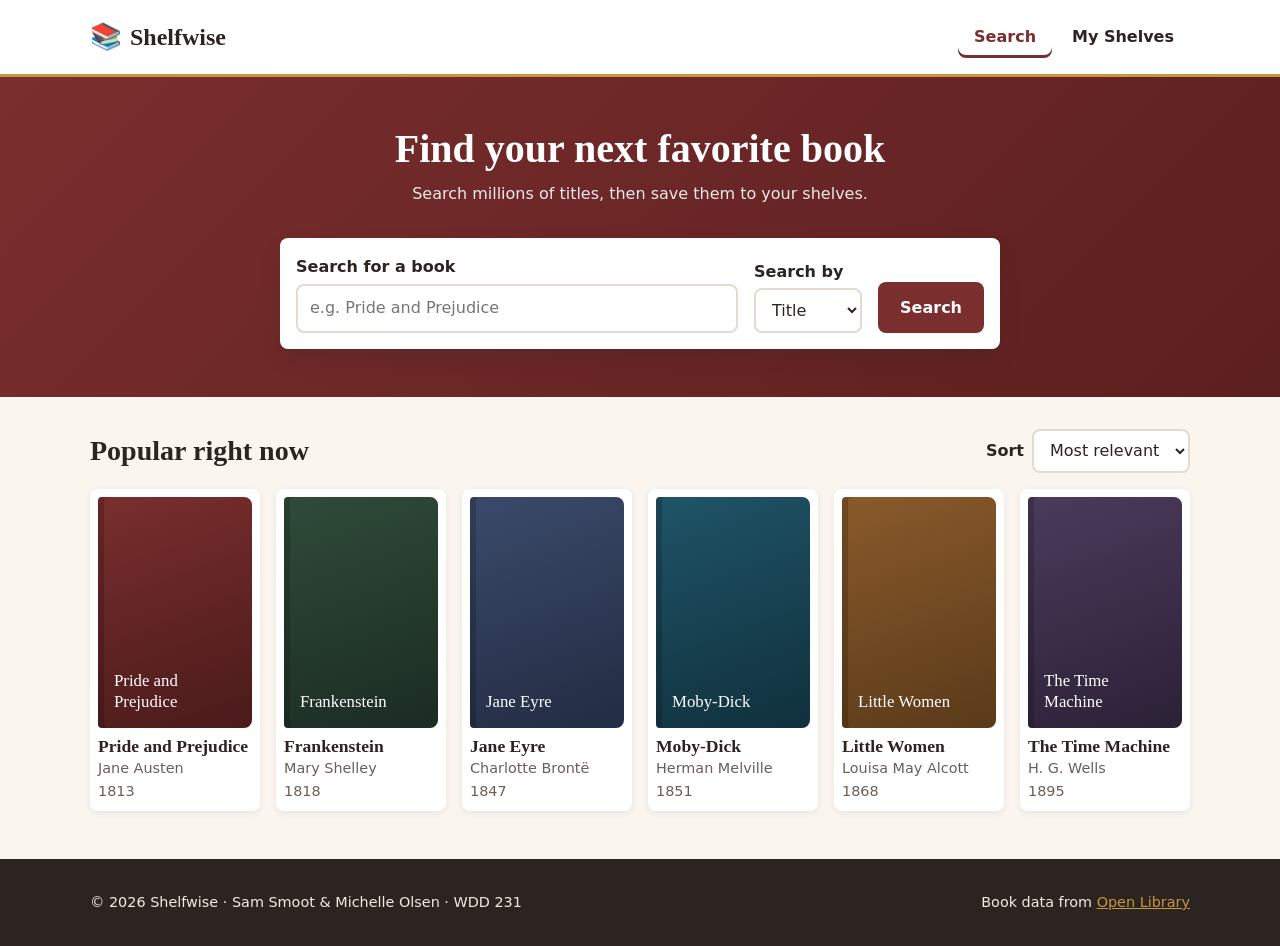
==== index.html @ 1138a4e6 "Add Unit 3 HTML/CSS starter" ====
<!DOCTYPE html>
<html lang="en">
<head>
  <meta charset="UTF-8">
  <meta name="viewport" content="width=device-width, initial-scale=1.0">
  <meta name="description" content="Shelfwise: search for books and keep track of what you want to read and what you've finished.">
  <title>Shelfwise | Find Your Next Book</title>
  <link rel="stylesheet" href="css/base.css">
  <link rel="stylesheet" href="css/home.css">
  <!-- JS: modules get wired up after the checkpoint -->
  <script type="module" src="js/main.js"></script>
</head>
<body>
  <a class="skip-link" href="#main">Skip to main content</a>

  <header class="site-header">
    <div class="container header-inner">
      <a class="logo" href="index.html">
        <span class="logo-mark" aria-hidden="true">📚</span>
        <span class="logo-text">Shelfwise</span>
      </a>
      <nav aria-label="Main">
        <ul class="nav-list">
          <li><a href="index.html" aria-current="page">Search</a></li>
          <li><a href="shelves.html">My Shelves</a></li>
        </ul>
      </nav>
    </div>
  </header>

  <main id="main">
    <section class="hero">
      <div class="container">
        <h1>Find your next favorite book</h1>
        <p class="hero-sub">Search millions of titles, then save them to your shelves.</p>

        <!-- JS: on submit, read these values and call the Open Library search API -->
        <form class="search-form" action="index.html" method="get" role="search">
          <div class="field search-field">
            <label for="search-query">Search for a book</label>
            <input type="search" id="search-query" name="q" placeholder="e.g. Pride and Prejudice" required minlength="2">
          </div>
          <div class="field">
            <label for="search-type">Search by</label>
            <select id="search-type" name="type">
              <option value="title">Title</option>
              <option value="author">Author</option>
              <option value="subject">Subject</option>
            </select>
          </div>
          <button type="submit" class="btn btn-primary">Search</button>
        </form>
      </div>
    </section>

    <section class="results container" aria-labelledby="results-heading">
      <div class="results-header">
        <h2 id="results-heading">Popular right now</h2>
        <div class="field field-inline">
          <label for="sort-results">Sort</label>
          <select id="sort-results" name="sort">
            <option value="relevance">Most relevant</option>
            <option value="new">Newest first</option>
            <option value="old">Oldest first</option>
            <option value="title">Title A–Z</option>
          </select>
        </div>
      </div>

      <!-- JS: replace these hard-coded cards with cards built from the API results (ui.js) -->
      <!-- The ?id= values are placeholders. Replace them with real Open Library work keys. -->
      <ul class="book-grid">
        <li class="book-card">
          <a href="book.html?id=OL0001W">
            <div class="cover cover-1" aria-hidden="true"><span>Pride and Prejudice</span></div>
            <h3 class="book-title">Pride and Prejudice</h3>
            <p class="book-author">Jane Austen</p>
            <p class="book-year">1813</p>
          </a>
        </li>
        <li class="book-card">
          <a href="book.html?id=OL0002W">
            <div class="cover cover-2" aria-hidden="true"><span>Frankenstein</span></div>
            <h3 class="book-title">Frankenstein</h3>
            <p class="book-author">Mary Shelley</p>
            <p class="book-year">1818</p>
          </a>
        </li>
        <li class="book-card">
          <a href="book.html?id=OL0003W">
            <div class="cover cover-3" aria-hidden="true"><span>Jane Eyre</span></div>
            <h3 class="book-title">Jane Eyre</h3>
            <p class="book-author">Charlotte Brontë</p>
            <p class="book-year">1847</p>
          </a>
        </li>
        <li class="book-card">
          <a href="book.html?id=OL0004W">
            <div class="cover cover-4" aria-hidden="true"><span>Moby-Dick</span></div>
            <h3 class="book-title">Moby-Dick</h3>
            <p class="book-author">Herman Melville</p>
            <p class="book-year">1851</p>
          </a>
        </li>
        <li class="book-card">
          <a href="book.html?id=OL0005W">
            <div class="cover cover-5" aria-hidden="true"><span>Little Women</span></div>
            <h3 class="book-title">Little Women</h3>
            <p class="book-author">Louisa May Alcott</p>
            <p class="book-year">1868</p>
          </a>
        </li>
        <li class="book-card">
          <a href="book.html?id=OL0006W">
            <div class="cover cover-6" aria-hidden="true"><span>The Time Machine</span></div>
            <h3 class="book-title">The Time Machine</h3>
            <p class="book-author">H. G. Wells</p>
            <p class="book-year">1895</p>
          </a>
        </li>
      </ul>
    </section>
  </main>

  <footer class="site-footer">
    <div class="container footer-inner">
      <p>&copy; 2026 Shelfwise · Sam Smoot &amp; Michelle Olsen · WDD 231</p>
      <p>Book data from <a href="https://openlibrary.org">Open Library</a></p>
    </div>
  </footer>
</body>
</html>
---- css/base.css ----
/* Shared styles for every page. Each page also links its own page CSS file. */
@import 'variables.css';
@import 'global.css';
@import 'header.css';
@import 'footer.css';
---- css/home.css ----
/* Home / search page */
.hero {
  background: linear-gradient(135deg, var(--color-primary), var(--color-primary-dark));
  color: #fff;
  padding-block: var(--space-xl);
  text-align: center;
}

.hero-sub {
  margin: 0 0 var(--space-lg);
  opacity: 0.9;
}

.search-form {
  display: grid;
  gap: var(--space-md);
  max-width: 720px;
  margin-inline: auto;
  text-align: left;
  background: var(--color-surface);
  color: var(--color-text);
  padding: var(--space-md);
  border-radius: var(--radius);
  box-shadow: var(--shadow-hover);
}

.search-form .btn {
  align-self: end;
}

.results {
  padding-top: var(--space-lg);
}

.results-header {
  display: flex;
  flex-wrap: wrap;
  justify-content: space-between;
  align-items: center;
  gap: var(--space-md);
  margin-bottom: var(--space-md);
}

.results-header h2 {
  margin: 0;
}

/* Mobile first: 2 columns, more on bigger screens */
.book-grid {
  display: grid;
  grid-template-columns: repeat(2, 1fr);
  gap: var(--space-md);
}

.book-card a {
  display: block;
  height: 100%;
  padding: var(--space-sm);
  background: var(--color-surface);
  border-radius: var(--radius);
  box-shadow: var(--shadow);
  text-decoration: none;
  color: var(--color-text);
  transition: transform 0.25s ease, box-shadow 0.25s ease;
}

/* CSS animation: cards lift on hover / keyboard focus */
.book-card a:hover,
.book-card a:focus-visible {
  transform: translateY(-6px);
  box-shadow: var(--shadow-hover);
}

/* CSS animation: cards fade in one after another */
.book-card {
  animation: fade-up 0.5s ease-out both;
}

.book-card:nth-child(2) { animation-delay: 0.08s; }
.book-card:nth-child(3) { animation-delay: 0.16s; }
.book-card:nth-child(4) { animation-delay: 0.24s; }
.book-card:nth-child(5) { animation-delay: 0.32s; }
.book-card:nth-child(6) { animation-delay: 0.40s; }

.book-card .cover {
  margin-bottom: var(--space-sm);
}

.book-title {
  margin: 0;
}

.book-author,
.book-year {
  margin: 0;
  color: var(--color-muted);
  font-size: 0.9rem;
}

@media (min-width: 640px) {
  .search-form {
    grid-template-columns: 1fr auto auto;
    align-items: end;
  }

  .book-grid {
    grid-template-columns: repeat(3, 1fr);
  }
}

@media (min-width: 960px) {
  .book-grid {
    grid-template-columns: repeat(6, 1fr);
  }
}
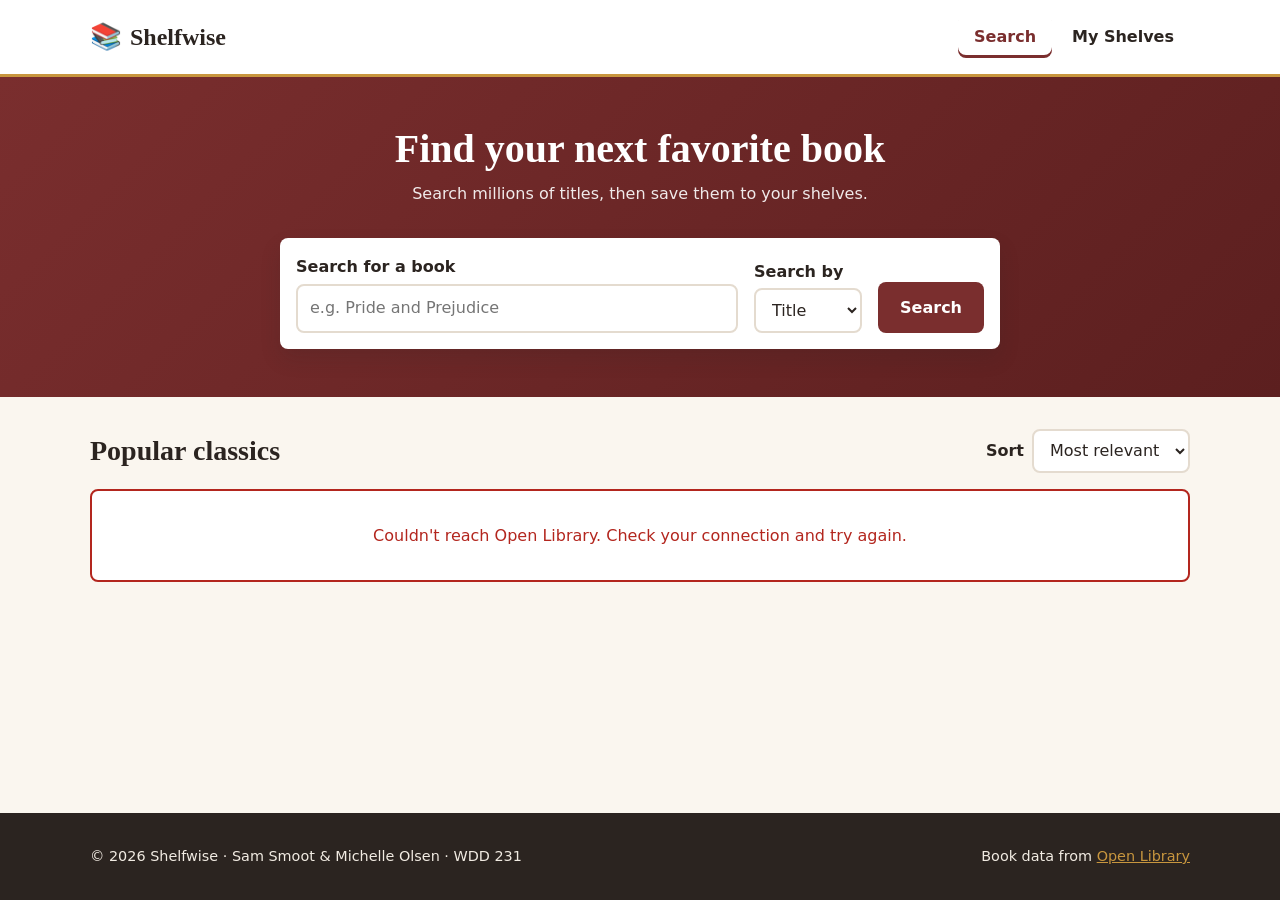
==== commit 15888f38: "Add Unit 4 API data, shelves, validation, hamburger nav" ====
--- a/index.html
+++ b/index.html
@@ -7,10 +7,9 @@
   <title>Shelfwise | Find Your Next Book</title>
   <link rel="stylesheet" href="css/base.css">
   <link rel="stylesheet" href="css/home.css">
-  <!-- JS: modules get wired up after the checkpoint -->
   <script type="module" src="js/main.js"></script>
 </head>
-<body>
+<body data-page="home">
   <a class="skip-link" href="#main">Skip to main content</a>
 
   <header class="site-header">
@@ -19,8 +18,12 @@
         <span class="logo-mark" aria-hidden="true">📚</span>
         <span class="logo-text">Shelfwise</span>
       </a>
+      <button class="nav-toggle" type="button" aria-expanded="false" aria-controls="main-nav">
+        <span class="nav-toggle-icon" aria-hidden="true"><span></span><span></span><span></span></span>
+        <span class="visually-hidden">Menu</span>
+      </button>
       <nav aria-label="Main">
-        <ul class="nav-list">
+        <ul class="nav-list" id="main-nav">
           <li><a href="index.html" aria-current="page">Search</a></li>
           <li><a href="shelves.html">My Shelves</a></li>
         </ul>
@@ -34,7 +37,7 @@
         <h1>Find your next favorite book</h1>
         <p class="hero-sub">Search millions of titles, then save them to your shelves.</p>
 
-        <!-- JS: on submit, read these values and call the Open Library search API -->
+        <!-- method="get" puts the search in the URL (?q=...&type=...); main.js reads it back -->
         <form class="search-form" action="index.html" method="get" role="search">
           <div class="field search-field">
             <label for="search-query">Search for a book</label>
@@ -55,7 +58,7 @@
 
     <section class="results container" aria-labelledby="results-heading">
       <div class="results-header">
-        <h2 id="results-heading">Popular right now</h2>
+        <h2 id="results-heading">Popular classics</h2>
         <div class="field field-inline">
           <label for="sort-results">Sort</label>
           <select id="sort-results" name="sort">
@@ -67,58 +70,11 @@
         </div>
       </div>
 
-      <!-- JS: replace these hard-coded cards with cards built from the API results (ui.js) -->
-      <!-- The ?id= values are placeholders. Replace them with real Open Library work keys. -->
-      <ul class="book-grid">
-        <li class="book-card">
-          <a href="book.html?id=OL0001W">
-            <div class="cover cover-1" aria-hidden="true"><span>Pride and Prejudice</span></div>
-            <h3 class="book-title">Pride and Prejudice</h3>
-            <p class="book-author">Jane Austen</p>
-            <p class="book-year">1813</p>
-          </a>
-        </li>
-        <li class="book-card">
-          <a href="book.html?id=OL0002W">
-            <div class="cover cover-2" aria-hidden="true"><span>Frankenstein</span></div>
-            <h3 class="book-title">Frankenstein</h3>
-            <p class="book-author">Mary Shelley</p>
-            <p class="book-year">1818</p>
-          </a>
-        </li>
-        <li class="book-card">
-          <a href="book.html?id=OL0003W">
-            <div class="cover cover-3" aria-hidden="true"><span>Jane Eyre</span></div>
-            <h3 class="book-title">Jane Eyre</h3>
-            <p class="book-author">Charlotte Brontë</p>
-            <p class="book-year">1847</p>
-          </a>
-        </li>
-        <li class="book-card">
-          <a href="book.html?id=OL0004W">
-            <div class="cover cover-4" aria-hidden="true"><span>Moby-Dick</span></div>
-            <h3 class="book-title">Moby-Dick</h3>
-            <p class="book-author">Herman Melville</p>
-            <p class="book-year">1851</p>
-          </a>
-        </li>
-        <li class="book-card">
-          <a href="book.html?id=OL0005W">
-            <div class="cover cover-5" aria-hidden="true"><span>Little Women</span></div>
-            <h3 class="book-title">Little Women</h3>
-            <p class="book-author">Louisa May Alcott</p>
-            <p class="book-year">1868</p>
-          </a>
-        </li>
-        <li class="book-card">
-          <a href="book.html?id=OL0006W">
-            <div class="cover cover-6" aria-hidden="true"><span>The Time Machine</span></div>
-            <h3 class="book-title">The Time Machine</h3>
-            <p class="book-author">H. G. Wells</p>
-            <p class="book-year">1895</p>
-          </a>
-        </li>
+      <!-- Cards are built by ui.js from Open Library search results -->
+      <ul class="book-grid" aria-describedby="results-status">
+        <li class="message message-loading"><span class="spinner" aria-hidden="true"></span>Loading books…</li>
       </ul>
+      <p id="results-status" class="visually-hidden" role="status"></p>
     </section>
   </main>
 
--- a/css/home.css
+++ b/css/home.css
@@ -71,16 +71,11 @@
   box-shadow: var(--shadow-hover);
 }
 
-/* CSS animation: cards fade in one after another */
+/* CSS animation: cards fade in one after another.
+   ui.js sets --delay on each card (0ms, 60ms, 120ms...) */
 .book-card {
-  animation: fade-up 0.5s ease-out both;
+  animation: fade-up 0.5s ease-out var(--delay, 0s) both;
 }
-
-.book-card:nth-child(2) { animation-delay: 0.08s; }
-.book-card:nth-child(3) { animation-delay: 0.16s; }
-.book-card:nth-child(4) { animation-delay: 0.24s; }
-.book-card:nth-child(5) { animation-delay: 0.32s; }
-.book-card:nth-child(6) { animation-delay: 0.40s; }
 
 .book-card .cover {
   margin-bottom: var(--space-sm);
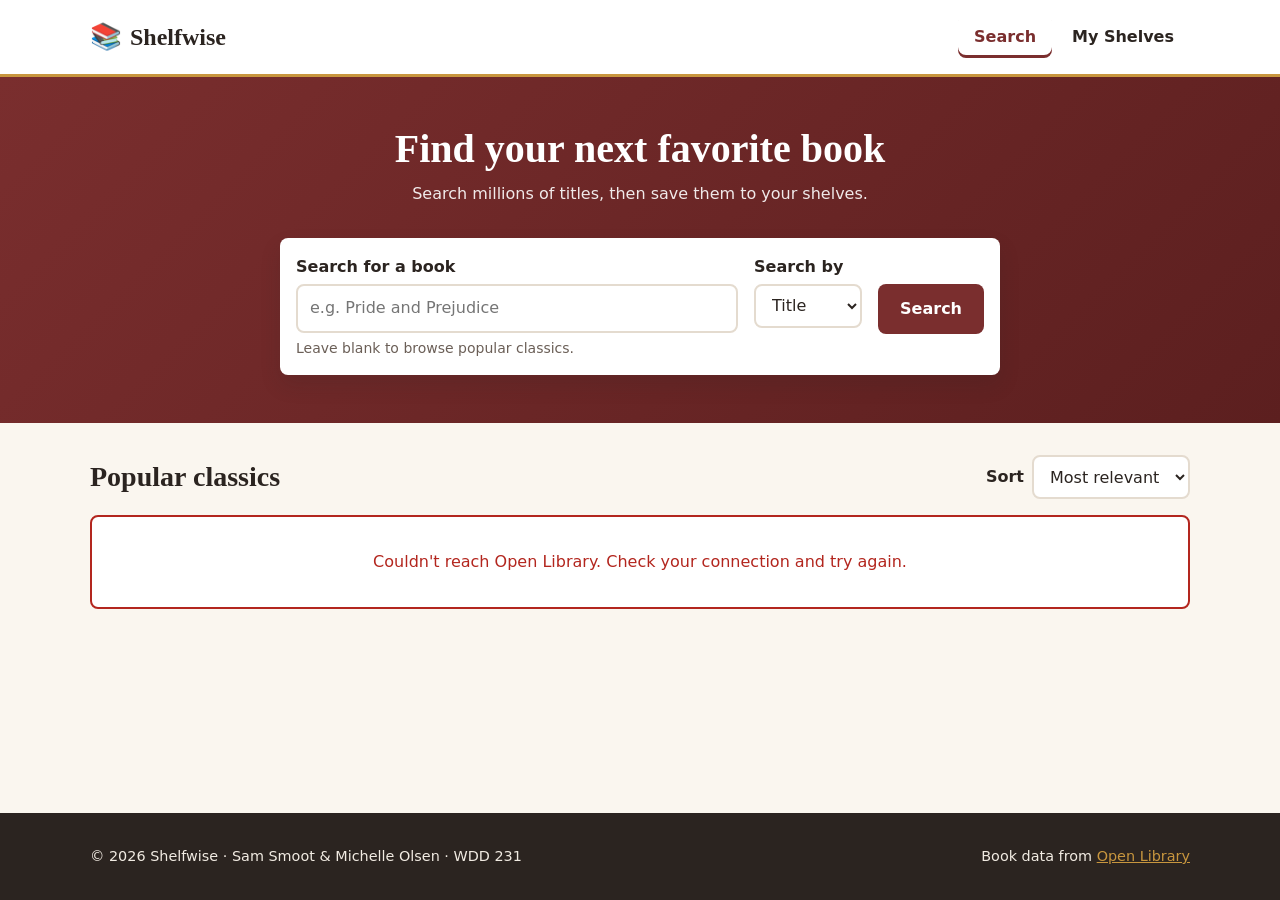
==== commit 30c35a5f: "Improve UX per instructor feedback: shelf-based form fields, save toast/dialog, search memory" ====
--- a/index.html
+++ b/index.html
@@ -41,7 +41,8 @@
         <form class="search-form" action="index.html" method="get" role="search">
           <div class="field search-field">
             <label for="search-query">Search for a book</label>
-            <input type="search" id="search-query" name="q" placeholder="e.g. Pride and Prejudice" required minlength="2">
+            <input type="search" id="search-query" name="q" placeholder="e.g. Pride and Prejudice" minlength="2" aria-describedby="search-hint">
+            <p class="hint" id="search-hint">Leave blank to browse popular classics.</p>
           </div>
           <div class="field">
             <label for="search-type">Search by</label>
@@ -51,7 +52,10 @@
               <option value="subject">Subject</option>
             </select>
           </div>
-          <button type="submit" class="btn btn-primary">Search</button>
+          <div class="search-actions">
+            <button type="submit" class="btn btn-primary">Search</button>
+            <button type="button" class="btn btn-ghost search-clear" hidden>Clear</button>
+          </div>
         </form>
       </div>
     </section>
@@ -85,4 +89,4 @@
     </div>
   </footer>
 </body>
-</html>
+</html>
--- a/css/home.css
+++ b/css/home.css
@@ -24,8 +24,17 @@
   box-shadow: var(--shadow-hover);
 }
 
-.search-form .btn {
-  align-self: end;
+.search-actions {
+  display: flex;
+  gap: var(--space-sm);
+}
+
+.search-actions .btn {
+  flex: 1;
+}
+
+.search-clear:not([hidden]) {
+  animation: fade-up 0.25s ease-out both;
 }
 
 .results {
@@ -95,7 +104,12 @@
 @media (min-width: 640px) {
   .search-form {
     grid-template-columns: 1fr auto auto;
-    align-items: end;
+    align-items: start;
+  }
+
+  /* push the buttons down past the label height so they line up with the inputs */
+  .search-actions {
+    margin-top: calc(1.6rem + var(--space-xs));
   }
 
   .book-grid {
@@ -107,4 +121,4 @@
   .book-grid {
     grid-template-columns: repeat(6, 1fr);
   }
-}
+}
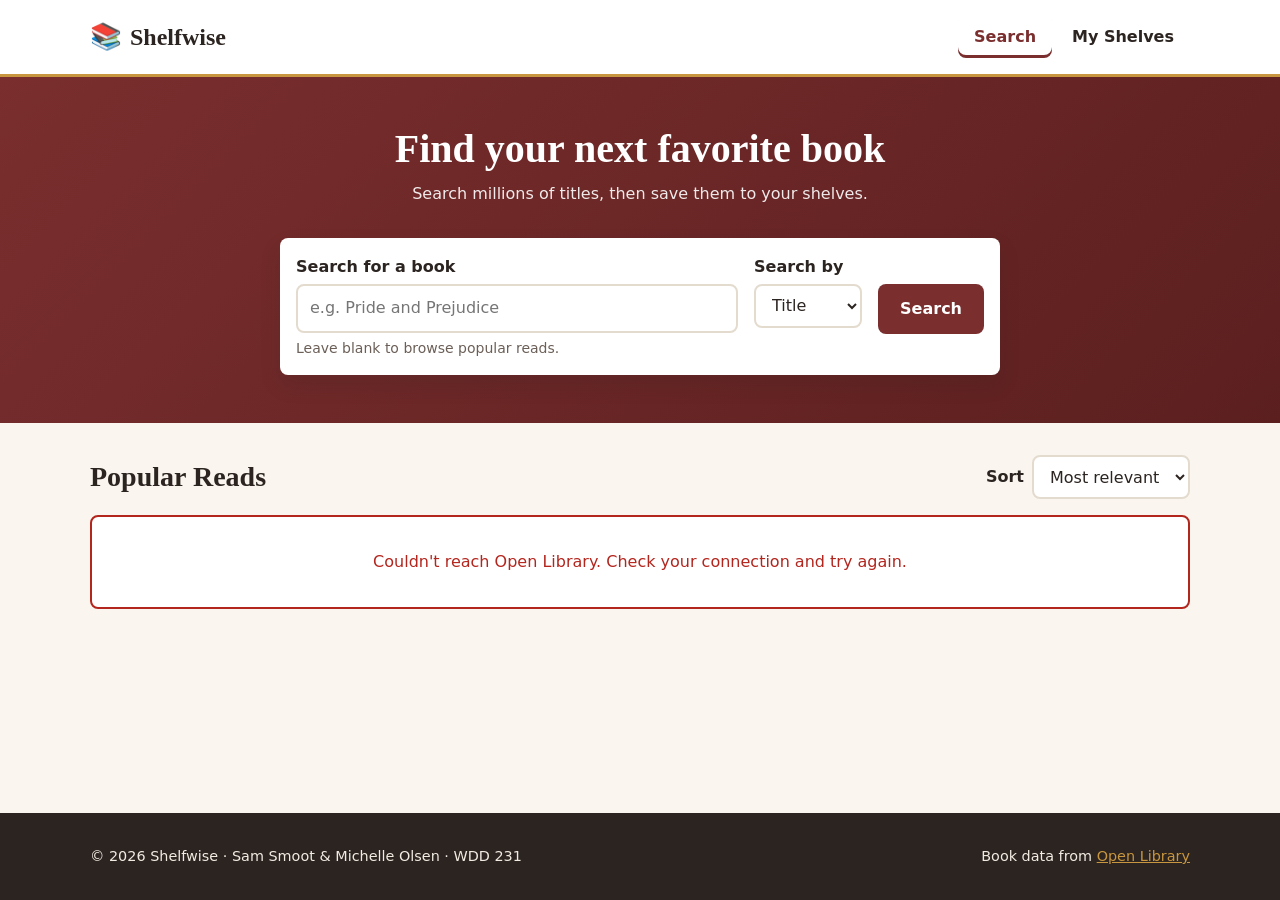
==== commit e96d612e: "made changes to index, home, and api to improve lighthouse score." ====
--- a/index.html
+++ b/index.html
@@ -5,6 +5,8 @@
   <meta name="viewport" content="width=device-width, initial-scale=1.0">
   <meta name="description" content="Shelfwise: search for books and keep track of what you want to read and what you've finished.">
   <title>Shelfwise | Find Your Next Book</title>
+  <link rel="preconnect" href="https://openlibrary.org">
+  <link rel="preconnect" href="https://covers.openlibrary.org">
   <link rel="stylesheet" href="css/base.css">
   <link rel="stylesheet" href="css/home.css">
   <script type="module" src="js/main.js"></script>
@@ -42,7 +44,7 @@
           <div class="field search-field">
             <label for="search-query">Search for a book</label>
             <input type="search" id="search-query" name="q" placeholder="e.g. Pride and Prejudice" minlength="2" aria-describedby="search-hint">
-            <p class="hint" id="search-hint">Leave blank to browse popular classics.</p>
+            <p class="hint" id="search-hint">Leave blank to browse popular reads.</p>
           </div>
           <div class="field">
             <label for="search-type">Search by</label>
@@ -62,7 +64,7 @@
 
     <section class="results container" aria-labelledby="results-heading">
       <div class="results-header">
-        <h2 id="results-heading">Popular classics</h2>
+        <h2 id="results-heading">Popular Reads</h2>
         <div class="field field-inline">
           <label for="sort-results">Sort</label>
           <select id="sort-results" name="sort">
--- a/css/home.css
+++ b/css/home.css
@@ -2,6 +2,9 @@
 .hero {
   background: linear-gradient(135deg, var(--color-primary), var(--color-primary-dark));
   color: #fff;
+  /* Keep this padding: it holds the book covers just below the fold on phones, so the
+     largest thing on first paint is the heading (fast) instead of a cover image that
+     has to wait for the API. Shrinking it dropped mobile Lighthouse from 100 to 86. */
   padding-block: var(--space-xl);
   text-align: center;
 }
@@ -26,6 +29,7 @@
 
 .search-actions {
   display: flex;
+  flex-wrap: wrap;
   gap: var(--space-sm);
 }
 
@@ -100,6 +104,11 @@
   color: var(--color-muted);
   font-size: 0.9rem;
 }
+.book-grid {
+  display: grid;
+  grid-template-columns: repeat(auto-fit, minmax(160px, 1fr));
+  gap: var(--space-md);
+}
 
 @media (min-width: 640px) {
   .search-form {
@@ -107,18 +116,7 @@
     align-items: start;
   }
 
-  /* push the buttons down past the label height so they line up with the inputs */
   .search-actions {
     margin-top: calc(1.6rem + var(--space-xs));
   }
-
-  .book-grid {
-    grid-template-columns: repeat(3, 1fr);
-  }
 }
-
-@media (min-width: 960px) {
-  .book-grid {
-    grid-template-columns: repeat(6, 1fr);
-  }
-}
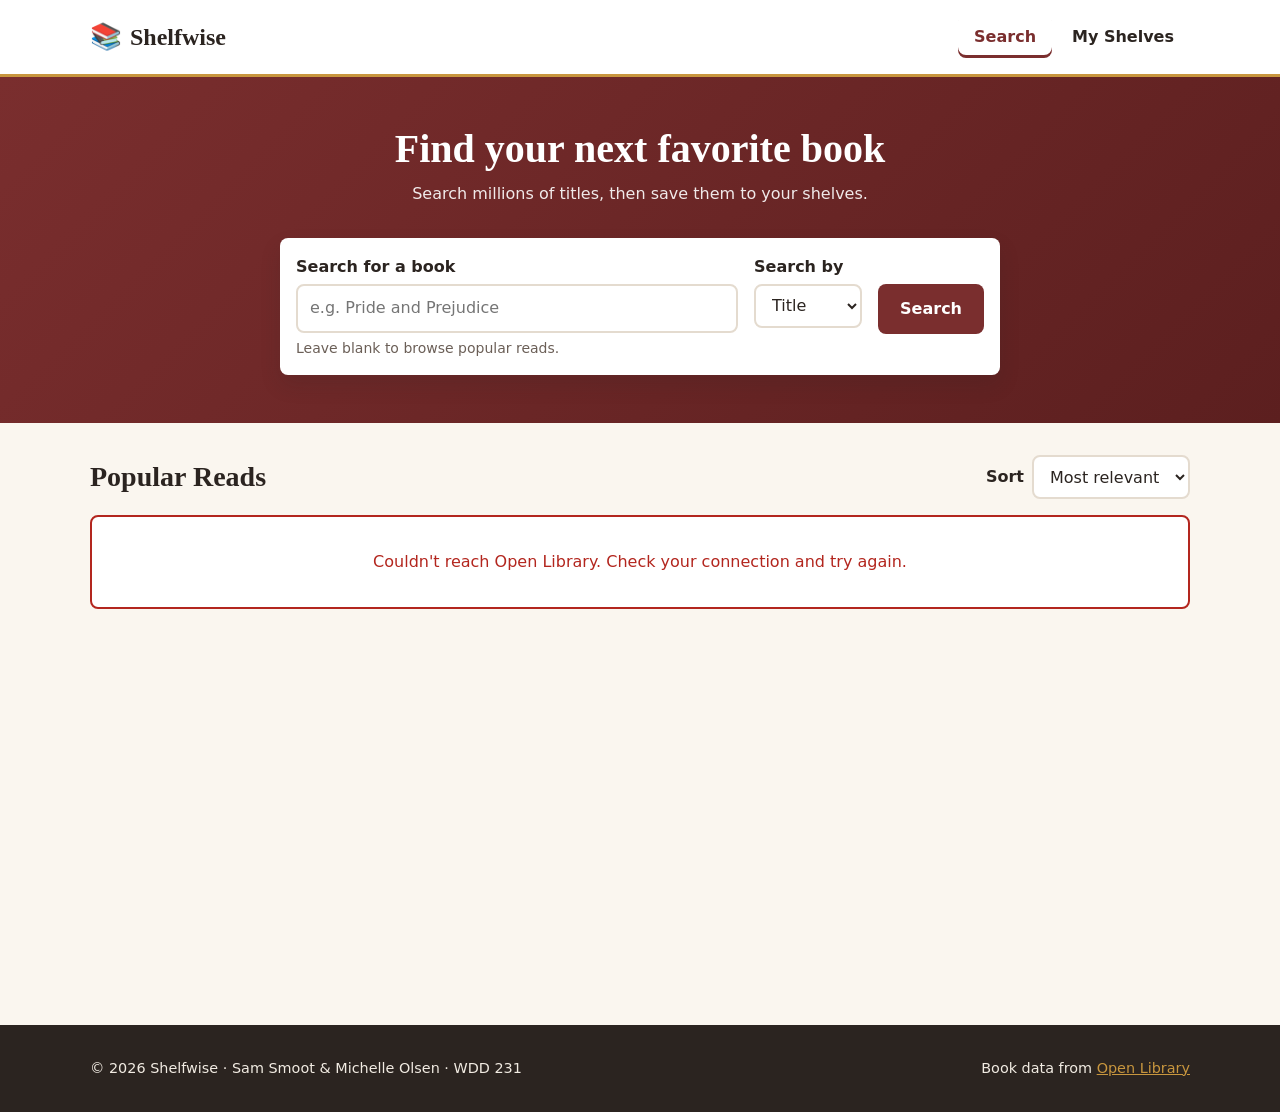
==== commit 915ab3bc: "Refactor pass from AI audit: remove dead code, add url.js, fix CLS" ====
--- a/index.html
+++ b/index.html
@@ -5,9 +5,13 @@
   <meta name="viewport" content="width=device-width, initial-scale=1.0">
   <meta name="description" content="Shelfwise: search for books and keep track of what you want to read and what you've finished.">
   <title>Shelfwise | Find Your Next Book</title>
+  <link rel="icon" href="data:image/svg+xml,%3Csvg xmlns='http://www.w3.org/2000/svg' viewBox='0 0 100 100'%3E%3Ctext y='.9em' font-size='90'%3E%F0%9F%93%9A%3C/text%3E%3C/svg%3E">
   <link rel="preconnect" href="https://openlibrary.org">
   <link rel="preconnect" href="https://covers.openlibrary.org">
-  <link rel="stylesheet" href="css/base.css">
+  <link rel="stylesheet" href="css/variables.css">
+  <link rel="stylesheet" href="css/global.css">
+  <link rel="stylesheet" href="css/header.css">
+  <link rel="stylesheet" href="css/footer.css">
   <link rel="stylesheet" href="css/home.css">
   <script type="module" src="js/main.js"></script>
 </head>
--- a/css/variables.css
+++ b/css/variables.css
@@ -0,0 +1,37 @@
+/* Design tokens: change colors and fonts here and the whole site updates */
+:root {
+  /* Colors */
+  --color-bg: #faf6ef;
+  --color-surface: #ffffff;
+  --color-text: #2b2420;
+  --color-muted: #6b5f57;
+  --color-primary: #7a2e2e;       /* deep book-cloth red */
+  --color-primary-dark: #5c1f1f;
+  --color-accent: #c8963e;        /* gold leaf */
+  --color-border: #e4dbcf;
+  --color-error: #b3261e;
+  --color-success: #2e6b3f;
+
+  /* Shelf badge colors */
+  --badge-to-read: #e8eef7;
+  --badge-to-read-text: #24456e;
+  --badge-reading: #fbf0d9;
+  --badge-reading-text: #6e4b12;
+  --badge-finished: #e3f1e6;
+  --badge-finished-text: #24562f;
+
+  /* Type */
+  --font-heading: Georgia, "Times New Roman", serif;
+  --font-body: system-ui, -apple-system, "Segoe UI", Roboto, sans-serif;
+
+  /* Spacing and shape */
+  --space-xs: 0.25rem;
+  --space-sm: 0.5rem;
+  --space-md: 1rem;
+  --space-lg: 2rem;
+  --space-xl: 3rem;
+  --radius: 8px;
+  --shadow: 0 2px 6px rgb(43 36 32 / 0.08);
+  --shadow-hover: 0 10px 20px rgb(43 36 32 / 0.15);
+  --max-width: 1100px;
+}
--- a/css/global.css
+++ b/css/global.css
@@ -0,0 +1,306 @@
+/* Global styles: resets, typography, layout helpers, buttons, form fields, covers */
+*,
+*::before,
+*::after {
+  box-sizing: border-box;
+}
+
+body {
+  margin: 0;
+  font-family: var(--font-body);
+  font-size: 1rem;
+  line-height: 1.6;
+  color: var(--color-text);
+  background: var(--color-bg);
+  display: flex;
+  flex-direction: column;
+  min-height: 100vh;
+}
+
+main {
+  flex: 1;
+}
+
+h1, h2, h3 {
+  font-family: var(--font-heading);
+  line-height: 1.2;
+  margin: 0 0 var(--space-sm);
+}
+
+h1 { font-size: clamp(1.75rem, 4vw, 2.5rem); }
+h2 { font-size: clamp(1.35rem, 3vw, 1.75rem); }
+h3 { font-size: 1.1rem; }
+
+a {
+  color: var(--color-primary);
+}
+
+a:hover {
+  color: var(--color-primary-dark);
+}
+
+img {
+  max-width: 100%;
+  display: block;
+}
+
+ul {
+  padding: 0;
+  margin: 0;
+  list-style: none;
+}
+
+.container {
+  width: min(100% - 2rem, var(--max-width));
+  margin-inline: auto;
+}
+
+/* Keyboard focus: always visible */
+:focus-visible {
+  outline: 3px solid var(--color-accent);
+  outline-offset: 2px;
+}
+
+/* Skip link: hidden until focused */
+.skip-link {
+  position: absolute;
+  left: var(--space-md);
+  top: -100px;
+  background: var(--color-primary);
+  color: #fff;
+  padding: var(--space-sm) var(--space-md);
+  border-radius: var(--radius);
+  z-index: 100;
+}
+
+.skip-link:focus {
+  top: var(--space-md);
+}
+
+/* Buttons */
+.btn {
+  display: inline-block;
+  font: inherit;
+  font-weight: 600;
+  padding: 0.65rem 1.25rem;
+  border-radius: var(--radius);
+  border: 2px solid transparent;
+  cursor: pointer;
+  text-decoration: none;
+  transition: background-color 0.2s, transform 0.2s;
+}
+
+.btn-primary {
+  background: var(--color-primary);
+  color: #fff;
+}
+
+.btn-primary:hover {
+  background: var(--color-primary-dark);
+  color: #fff;
+}
+
+.btn-primary:active {
+  transform: scale(0.97);
+}
+
+.btn-ghost {
+  background: transparent;
+  color: var(--color-primary);
+  border-color: var(--color-border);
+}
+
+.btn-ghost:hover {
+  border-color: var(--color-primary);
+}
+
+/* Form fields */
+.field {
+  display: flex;
+  flex-direction: column;
+  gap: var(--space-xs);
+}
+
+.field label,
+.field legend {
+  font-weight: 600;
+}
+
+.field-inline {
+  flex-direction: row;
+  align-items: center;
+  gap: var(--space-sm);
+}
+
+input[type="search"],
+input[type="text"],
+input[type="date"],
+select,
+textarea {
+  font: inherit;
+  padding: 0.6rem 0.75rem;
+  border: 2px solid var(--color-border);
+  border-radius: var(--radius);
+  background: var(--color-surface);
+  color: var(--color-text);
+}
+
+input:focus,
+select:focus,
+textarea:focus {
+  border-color: var(--color-primary);
+}
+
+/* Styles for invalid fields once the user has interacted (JS adds .touched) */
+.touched:invalid,
+.is-invalid {
+  border-color: var(--color-error);
+}
+
+.hint {
+  font-size: 0.875rem;
+  color: var(--color-muted);
+  margin: 0;
+}
+
+.error-msg {
+  font-size: 0.875rem;
+  color: var(--color-error);
+  margin: 0;
+  min-height: 1.25rem;
+}
+
+.req {
+  color: var(--color-error);
+}
+
+/* Placeholder book covers (JS will swap these for real cover images) */
+.cover {
+  aspect-ratio: 2 / 3;
+  border-radius: 4px 8px 8px 4px;
+  display: flex;
+  align-items: flex-end;
+  padding: var(--space-md);
+  color: #fff;
+  font-family: var(--font-heading);
+  font-size: 1.05rem;
+  line-height: 1.2;
+  box-shadow: inset 6px 0 0 rgb(0 0 0 / 0.18);
+}
+
+.cover-1 { background: linear-gradient(160deg, #7a2e2e, #4a1a1a); }
+.cover-2 { background: linear-gradient(160deg, #2f4b3a, #1b2c22); }
+.cover-3 { background: linear-gradient(160deg, #3b4a6b, #222c42); }
+.cover-4 { background: linear-gradient(160deg, #1f5468, #10303c); }
+.cover-5 { background: linear-gradient(160deg, #8a5a2b, #5a3a1a); }
+.cover-6 { background: linear-gradient(160deg, #4b3b5c, #2b2136); }
+
+/* Shelf badges */
+.badge {
+  display: inline-block;
+  font-size: 0.8rem;
+  font-weight: 600;
+  padding: 0.15rem 0.6rem;
+  border-radius: 999px;
+}
+
+.badge-to-read { background: var(--badge-to-read); color: var(--badge-to-read-text); }
+.badge-reading { background: var(--badge-reading); color: var(--badge-reading-text); }
+.badge-finished { background: var(--badge-finished); color: var(--badge-finished-text); }
+
+/* CSS animation: content fades and slides up when the page loads */
+@keyframes fade-up {
+  from {
+    opacity: 0;
+    transform: translateY(16px);
+  }
+  to {
+    opacity: 1;
+    transform: translateY(0);
+  }
+}
+
+.fade-up {
+  animation: fade-up 0.5s ease-out both;
+}
+
+/* Respect users who turn off motion */
+@media (prefers-reduced-motion: reduce) {
+  *,
+  *::before,
+  *::after {
+    animation: none !important;
+    transition: none !important;
+  }
+}
+
+/* The hidden attribute should always win, even over display: grid/flex */
+[hidden] {
+  display: none !important;
+}
+
+/* Hide text visually but keep it for screen readers */
+.visually-hidden {
+  position: absolute;
+  width: 1px;
+  height: 1px;
+  padding: 0;
+  margin: -1px;
+  overflow: hidden;
+  clip: rect(0 0 0 0);
+  white-space: nowrap;
+  border: 0;
+}
+
+/* Real cover images from Open Library */
+.cover-img {
+  width: 100%;
+  height: auto;
+  aspect-ratio: 2 / 3;
+  object-fit: cover;
+  padding: 0;
+  background: var(--color-border);
+  box-shadow: var(--shadow);
+}
+
+/* Loading / error / empty messages */
+.message {
+  grid-column: 1 / -1;
+  display: flex;
+  align-items: center;
+  justify-content: center;
+  gap: var(--space-sm);
+  padding: var(--space-lg) var(--space-md);
+  margin: 0;
+  text-align: center;
+  color: var(--color-muted);
+  background: var(--color-surface);
+  border-radius: var(--radius);
+}
+
+.message-error {
+  color: var(--color-error);
+  border: 2px solid var(--color-error);
+}
+
+/* CSS animation: loading spinner */
+@keyframes spin {
+  to { transform: rotate(360deg); }
+}
+
+.spinner {
+  width: 1.25rem;
+  height: 1.25rem;
+  border: 3px solid var(--color-border);
+  border-top-color: var(--color-primary);
+  border-radius: 50%;
+  animation: spin 0.8s linear infinite;
+}
+
+.favorite {
+  color: var(--color-primary);
+  margin-left: var(--space-xs);
+
+
+}
+
--- a/css/header.css
+++ b/css/header.css
@@ -0,0 +1,136 @@
+/* Header and navigation (shared on every page) */
+.site-header {
+  background: var(--color-surface);
+  border-bottom: 3px solid var(--color-accent);
+}
+
+.header-inner {
+  display: flex;
+  flex-wrap: wrap;
+  align-items: center;
+  justify-content: space-between;
+  gap: var(--space-sm);
+  padding-block: var(--space-md);
+}
+
+.logo {
+  display: flex;
+  align-items: center;
+  gap: var(--space-sm);
+  text-decoration: none;
+  color: var(--color-text);
+}
+
+.logo-mark {
+  font-size: 1.6rem;
+}
+
+.logo-text {
+  font-family: var(--font-heading);
+  font-size: 1.5rem;
+  font-weight: 700;
+}
+
+/* ---------- Hamburger button (small screens only) ---------- */
+.nav-toggle {
+  display: grid;
+  place-items: center;
+  width: 2.75rem;
+  height: 2.75rem;
+  padding: 0;
+  background: transparent;
+  border: 2px solid var(--color-border);
+  border-radius: var(--radius);
+  cursor: pointer;
+}
+
+.nav-toggle-icon {
+  display: grid;
+  gap: 5px;
+  width: 22px;
+}
+
+.nav-toggle-icon span {
+  display: block;
+  height: 3px;
+  border-radius: 2px;
+  background: var(--color-text);
+  transition: transform 0.25s ease, opacity 0.25s ease;
+}
+
+/* CSS animation: the three bars turn into an X when the menu is open */
+.nav-toggle[aria-expanded="true"] .nav-toggle-icon span:nth-child(1) {
+  transform: translateY(8px) rotate(45deg);
+}
+.nav-toggle[aria-expanded="true"] .nav-toggle-icon span:nth-child(2) {
+  opacity: 0;
+}
+.nav-toggle[aria-expanded="true"] .nav-toggle-icon span:nth-child(3) {
+  transform: translateY(-8px) rotate(-45deg);
+}
+
+/* Mobile first: the nav takes its own row and stays closed until the button opens it */
+.site-header nav {
+  flex-basis: 100%;
+}
+
+.nav-list {
+  display: none;
+  flex-direction: column;
+  gap: var(--space-xs);
+}
+
+.nav-list.open {
+  display: flex;
+  animation: menu-drop 0.25s ease-out;
+}
+
+/* CSS animation: the drop-down slides open */
+@keyframes menu-drop {
+  from {
+    opacity: 0;
+    transform: translateY(-8px);
+  }
+  to {
+    opacity: 1;
+    transform: translateY(0);
+  }
+}
+
+.nav-list a {
+  display: block;
+  padding: var(--space-sm) var(--space-md);
+  border-radius: var(--radius);
+  text-decoration: none;
+  font-weight: 600;
+  color: var(--color-text);
+}
+
+.nav-list a:hover {
+  background: var(--color-bg);
+  color: var(--color-primary);
+}
+
+/* The current page gets an underline so it's clear where you are */
+.nav-list a[aria-current="page"] {
+  color: var(--color-primary);
+  box-shadow: inset 0 -3px 0 var(--color-primary);
+}
+
+/* ---------- Wide screens: regular nav bar, no hamburger ---------- */
+@media (min-width: 640px) {
+  .nav-toggle {
+    display: none;
+  }
+
+  .site-header nav {
+    flex-basis: auto;
+  }
+
+  .nav-list,
+  .nav-list.open {
+    display: flex;
+    flex-direction: row;
+    animation: none;
+  }
+}
--- a/css/footer.css
+++ b/css/footer.css
@@ -0,0 +1,29 @@
+/* Footer (shared on every page) */
+.site-footer {
+  margin-top: var(--space-xl);
+  background: var(--color-text);
+  color: #f1ebe2;
+  font-size: 0.9rem;
+}
+
+.footer-inner {
+  display: flex;
+  flex-direction: column;
+  gap: var(--space-xs);
+  padding-block: var(--space-lg);
+}
+
+.footer-inner p {
+  margin: 0;
+}
+
+.site-footer a {
+  color: var(--color-accent);
+}
+
+@media (min-width: 640px) {
+  .footer-inner {
+    flex-direction: row;
+    justify-content: space-between;
+  }
+}
--- a/css/home.css
+++ b/css/home.css
@@ -58,10 +58,10 @@
   margin: 0;
 }
 
-/* Mobile first: 2 columns, more on bigger screens */
+/* As many 160px-wide columns as fit (2 on phones, more on bigger screens) */
 .book-grid {
   display: grid;
-  grid-template-columns: repeat(2, 1fr);
+  grid-template-columns: repeat(auto-fit, minmax(160px, 1fr));
   gap: var(--space-md);
 }
 
@@ -104,11 +104,6 @@
   color: var(--color-muted);
   font-size: 0.9rem;
 }
-.book-grid {
-  display: grid;
-  grid-template-columns: repeat(auto-fit, minmax(160px, 1fr));
-  gap: var(--space-md);
-}
 
 @media (min-width: 640px) {
   .search-form {
@@ -120,3 +115,10 @@
     margin-top: calc(1.6rem + var(--space-xs));
   }
 }
+
+/* Books arrive from the API after the page first paints. Making <main> at least one
+   screen tall keeps the footer below the fold, so the cards loading in don't push it
+   down (that counted as layout shift, CLS, in Lighthouse). */
+main {
+  min-height: 100vh;
+}
